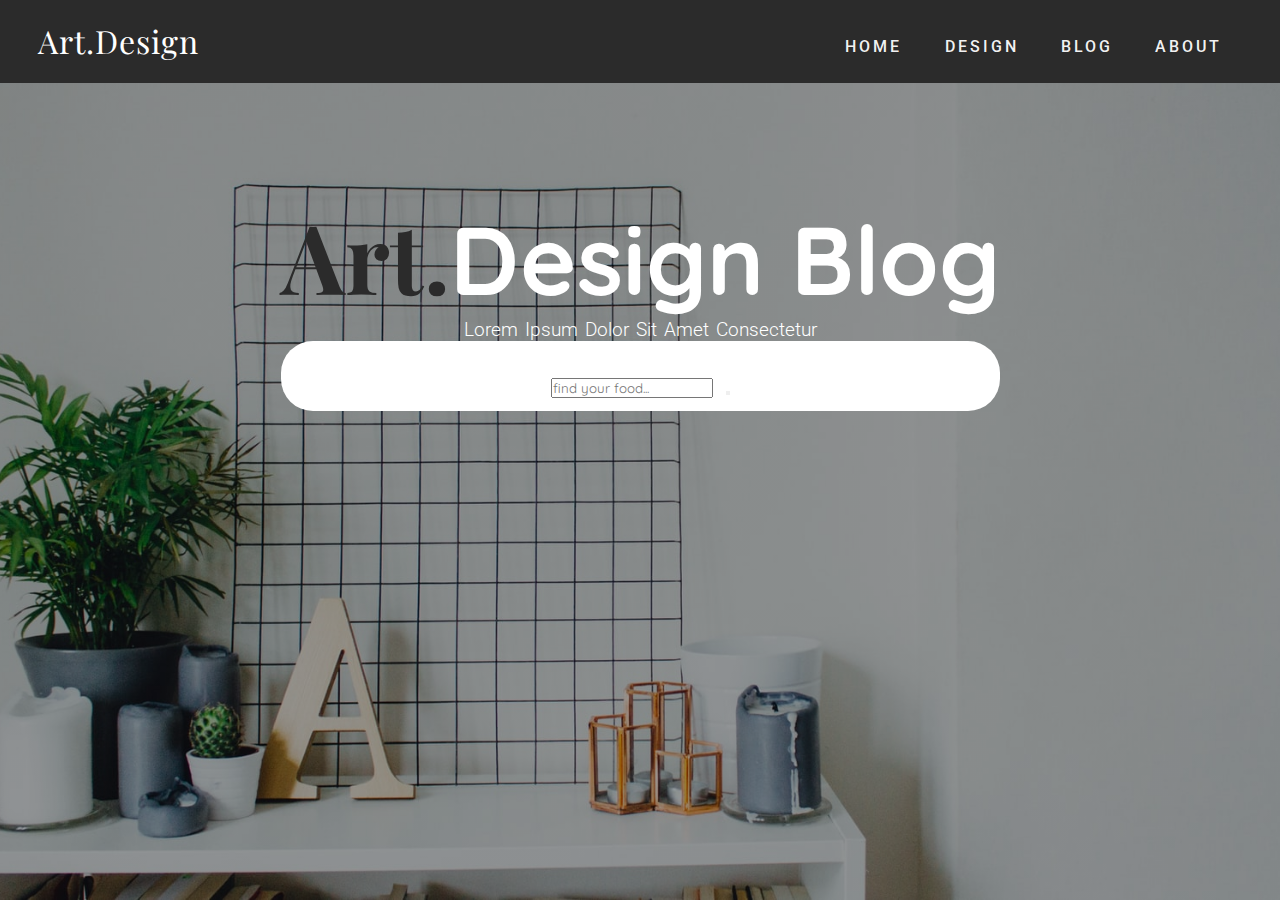
==== 3-Modul Html Css Amalyot/index.html @ 861e203c "A" ====
<!DOCTYPE html>
<html lang="en">

<head>
    <meta charset="UTF-8">
    <meta name="viewport" content="width=device-width, initial-scale=1.0">
    <title>Art.Design</title>
    <link rel="stylesheet" href="./css/index.css">
    <link rel="stylesheet" href="https://cdnjs.cloudflare.com/ajax/libs/font-awesome/6.5.1/css/all.min.css"
        integrity="sha512-DTOQO9RWCH3ppGqcWaEA1BIZOC6xxalwEsw9c2QQeAIftl+Vegovlnee1c9QX4TctnWMn13TZye+giMm8e2LwA=="
        crossorigin="anonymous" referrerpolicy="no-referrer" />
</head>

<body>
    <!-- Header -->
    <header>
        <nav class="nav-bar">
            <div class="container">
                <div class="navigation">
                    <div class="logo">
                        <a href="#">Art.Design</a>
                    </div>
                    <div>
                        <div class="navbar-nav">
                            <a href="#">home</a>
                            <a href="#">design</a>
                            <a href="#">blog</a>
                            <a href="#">about</a>
                        </div>
                    </div>
                </div>
            </div>
        </nav> <!-- End Header -->
        <div class="banner">
            <div class="container">
                <div class="banner-title">
                    <h1>
                        <span>Art.</span>Design Blog
                    </h1>
                    <p>Lorem ipsum dolor sit amet consectetur</p>

                    <form>
                        <input type="text" placeholder="find your food..." class="search-input">
                        <button class="search-btn
                        ">
                            <i class="fa-solid fa-magnifying-glass"></i>
                        </button>
                    </form>

                </div>
            </div>
        </div>
    </header>
</body>

</html>
---- 3-Modul Html Css Amalyot/css/index.css ----
@import url('https://fonts.googleapis.com/css2?family=Playfair+Display:wght@400;500;600;700&family=Quicksand:wght@400;500;600;700&family=Roboto:wght@400;500;700;900&display=swap');
:root{
 --Playfair: 'Playfair Display', serif;   
 --Quicksand: 'Quicksand', sans-serif;
 --Roboto: 'Roboto', sans-serif;
--dark: #3c393d;
--exDark:#2b2b2b;
}
*{
    margin: 0;
    padding: 0;
    box-sizing: border-box;
    font-family: var(--Quicksand);
}
body{
    line-height: 1.4;
    columns: var(--dark);
}
img{
    width: 100%;
    display: block;
}
.container{
    max-width: 1320px;
    margin: 0 auto;
    padding: 0 1.2rem;
}

/* Header styling start */
header{
    height: 100vh;
    background:linear-gradient(rgba(0,0,0,0.4),rgba(0,0,0,0.4)), url(../img/banner-bg.jpg) center/cover no-repeat fixed;
}

    /* background: linear-gradient(rgba(0,0,0,0.4),rgba(0,0,0,0.4)),url(img/banner-bg.jpg) center/cover no-repeat fixed; */

.nav-bar{
background: var(--exDark);
padding: 1.2rem;
}

.navigation{
    display: flex;
    justify-content: space-between;
    align-items: center;
}

.navigation .logo a{
    color: #fff;
    font-size: 2rem;
    display: block;
    text-decoration: none;
    font-family: var(--Playfair);
    letter-spacing: 1px;
}
.navbar-nav{
    padding: 0.8rem 0 0.2rem 0;
}
.navbar-nav a{
    text-transform: uppercase;
    font-family: var(--Roboto);
    letter-spacing: 3px;
    font-weight: 500;
    color: #fffffff2;
    text-decoration: none;
    display: inline-block;
    padding-right: 1.2rem;
    padding-left: 1.2rem;
    transition: all 0.3s ease;

}
.navbar-nav a:hover{
opacity: 0.7;
}

.banner{
    display: flex;
    justify-content: center;
    text-align: center;
    color: #fff;
    margin-top: 9%;
}
.banner-title{
    font-size: 3rem;
    font-family: var(--Playfair);
    line-height: 1.2;
}
.banner-title span{
font-family: var(--Playfair);
color:var(--exDark);
}
.banner p{
padding-left: 1rem 0 2rem 0;
font-size: 1.2rem;
text-transform: capitalize;
font-family: var(--Roboto);
font-weight: 300;
word-spacing: 2px;
}

.banner form{
    background: #fff;
    border-radius:2rem;
    padding: 0.4rem 1rem;
}
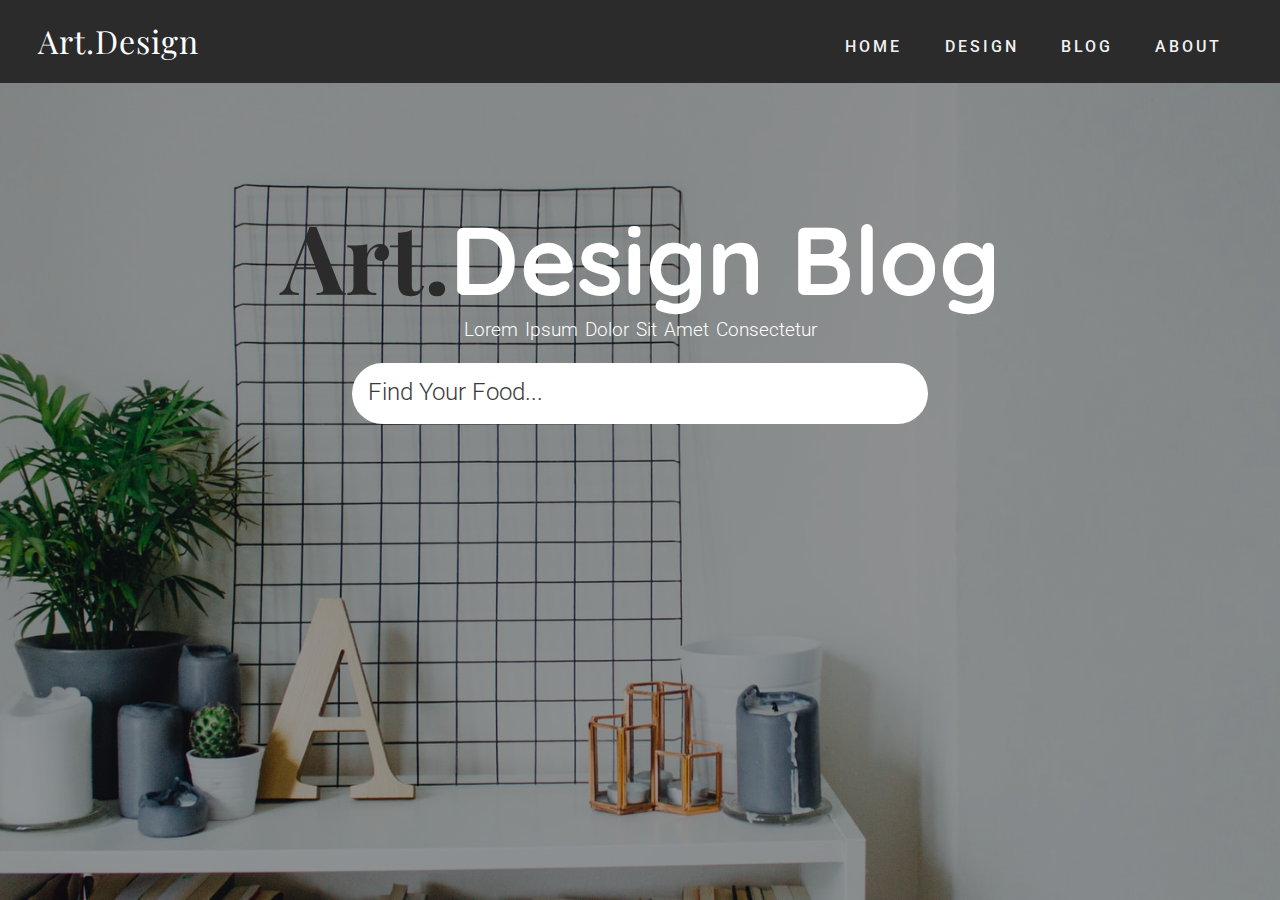
==== commit 19271edf: "A" ====
--- a/3-Modul Html Css Amalyot/index.html
+++ b/3-Modul Html Css Amalyot/index.html
@@ -41,8 +41,7 @@
 
                     <form>
                         <input type="text" placeholder="find your food..." class="search-input">
-                        <button class="search-btn
-                        ">
+                        <button class="search_btn">
                             <i class="fa-solid fa-magnifying-glass"></i>
                         </button>
                     </form>
@@ -51,6 +50,7 @@
             </div>
         </div>
     </header>
+    <!-- Header End -->
 </body>
 
 </html>--- a/3-Modul Html Css Amalyot/css/index.css
+++ b/3-Modul Html Css Amalyot/css/index.css
@@ -101,5 +101,35 @@
 .banner form{
     background: #fff;
     border-radius:2rem;
-    padding: 0.4rem 1rem;
+    padding: 0.6rem 1rem;
+    display: flex;
+    justify-content: space-between;
+    margin-top: 1.4rem;
+    width: 80%;
+    margin-left:auto;
+    margin-right:auto;
 }
+.search-input{
+    border: none;
+    outline: none;
+    font-size: 1.2rem;
+    font-family: var(--Roboto);
+    padding: 0.6rem 0;
+}
+.search-input::placeholder{
+    font-family: var(--Roboto);
+    font-size: 1.5rem;
+    color: var(--dark);
+    text-transform: capitalize;
+    font-weight: 300;
+}
+
+.search_btn{
+    width: 40px;
+    border: none;
+    outline: none;
+    background-color: transparent;
+    color: var(--dark);
+    cursor: pointer;
+}
+
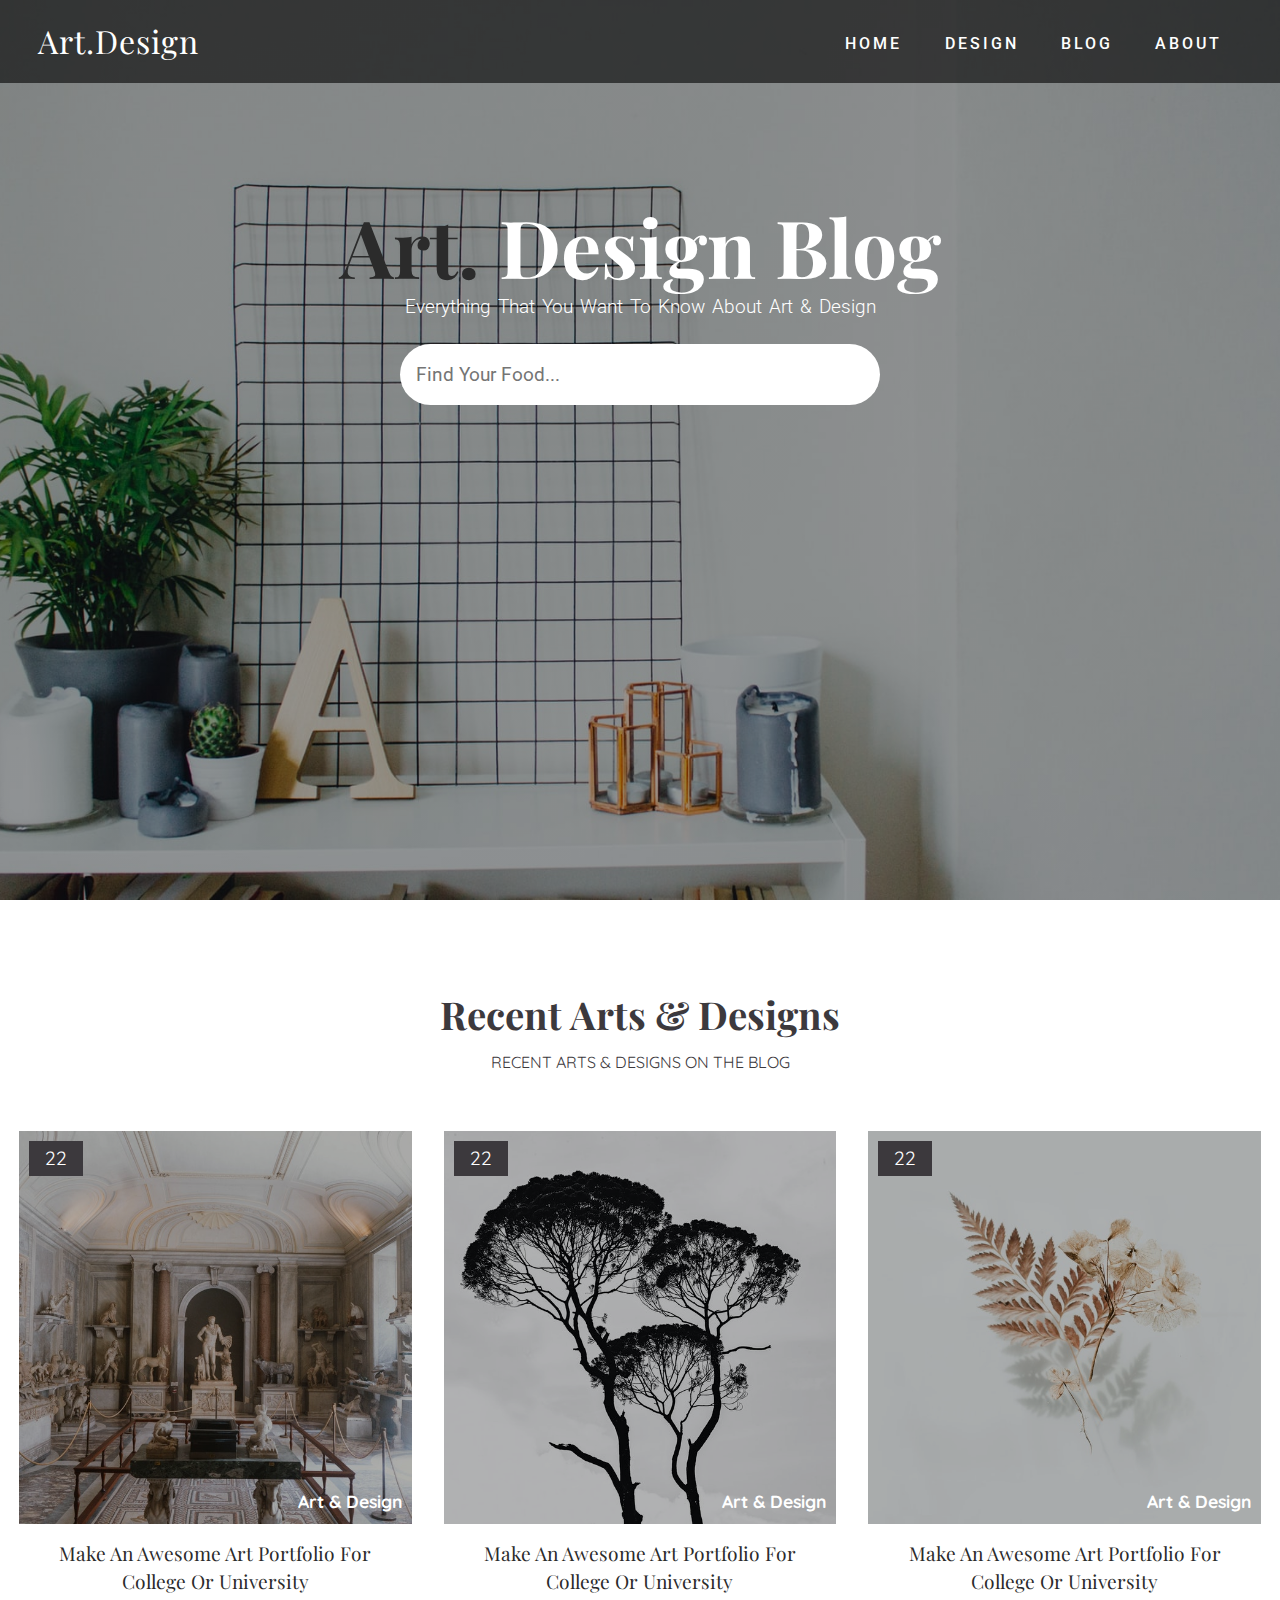
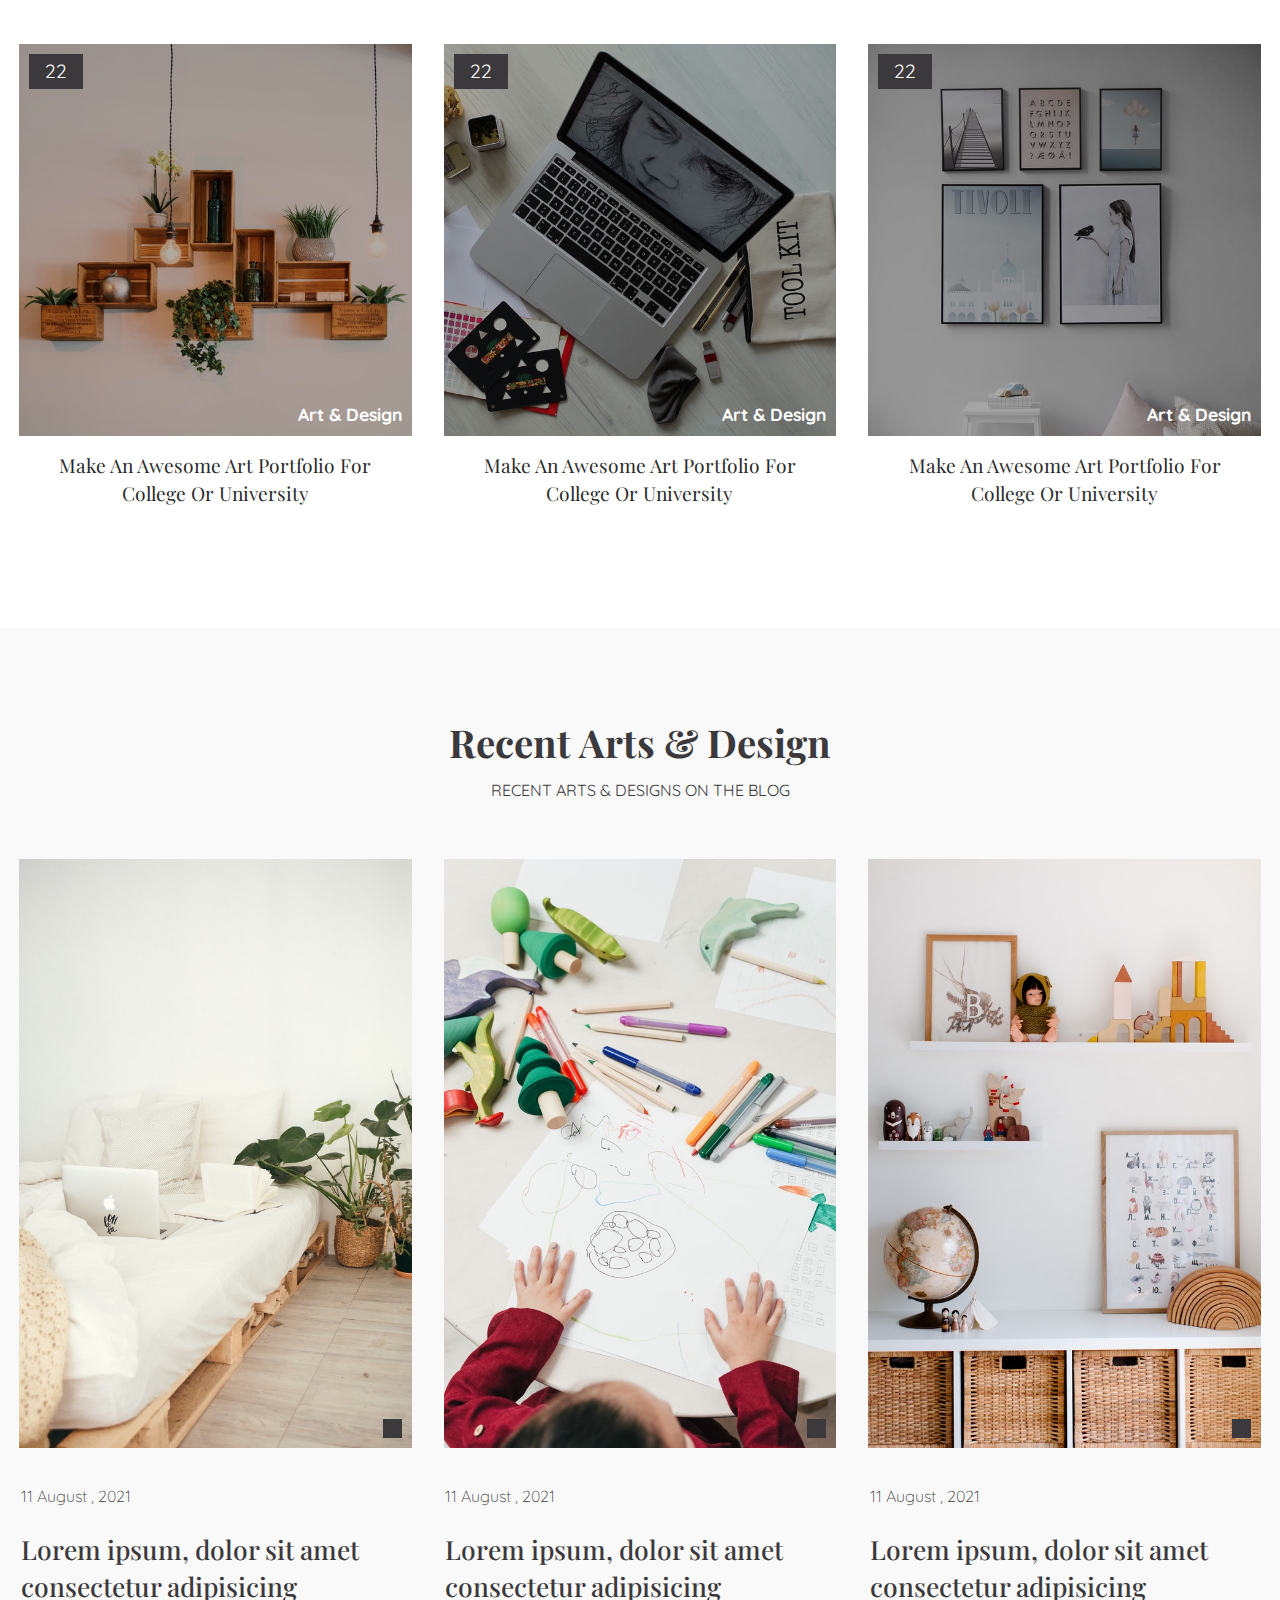
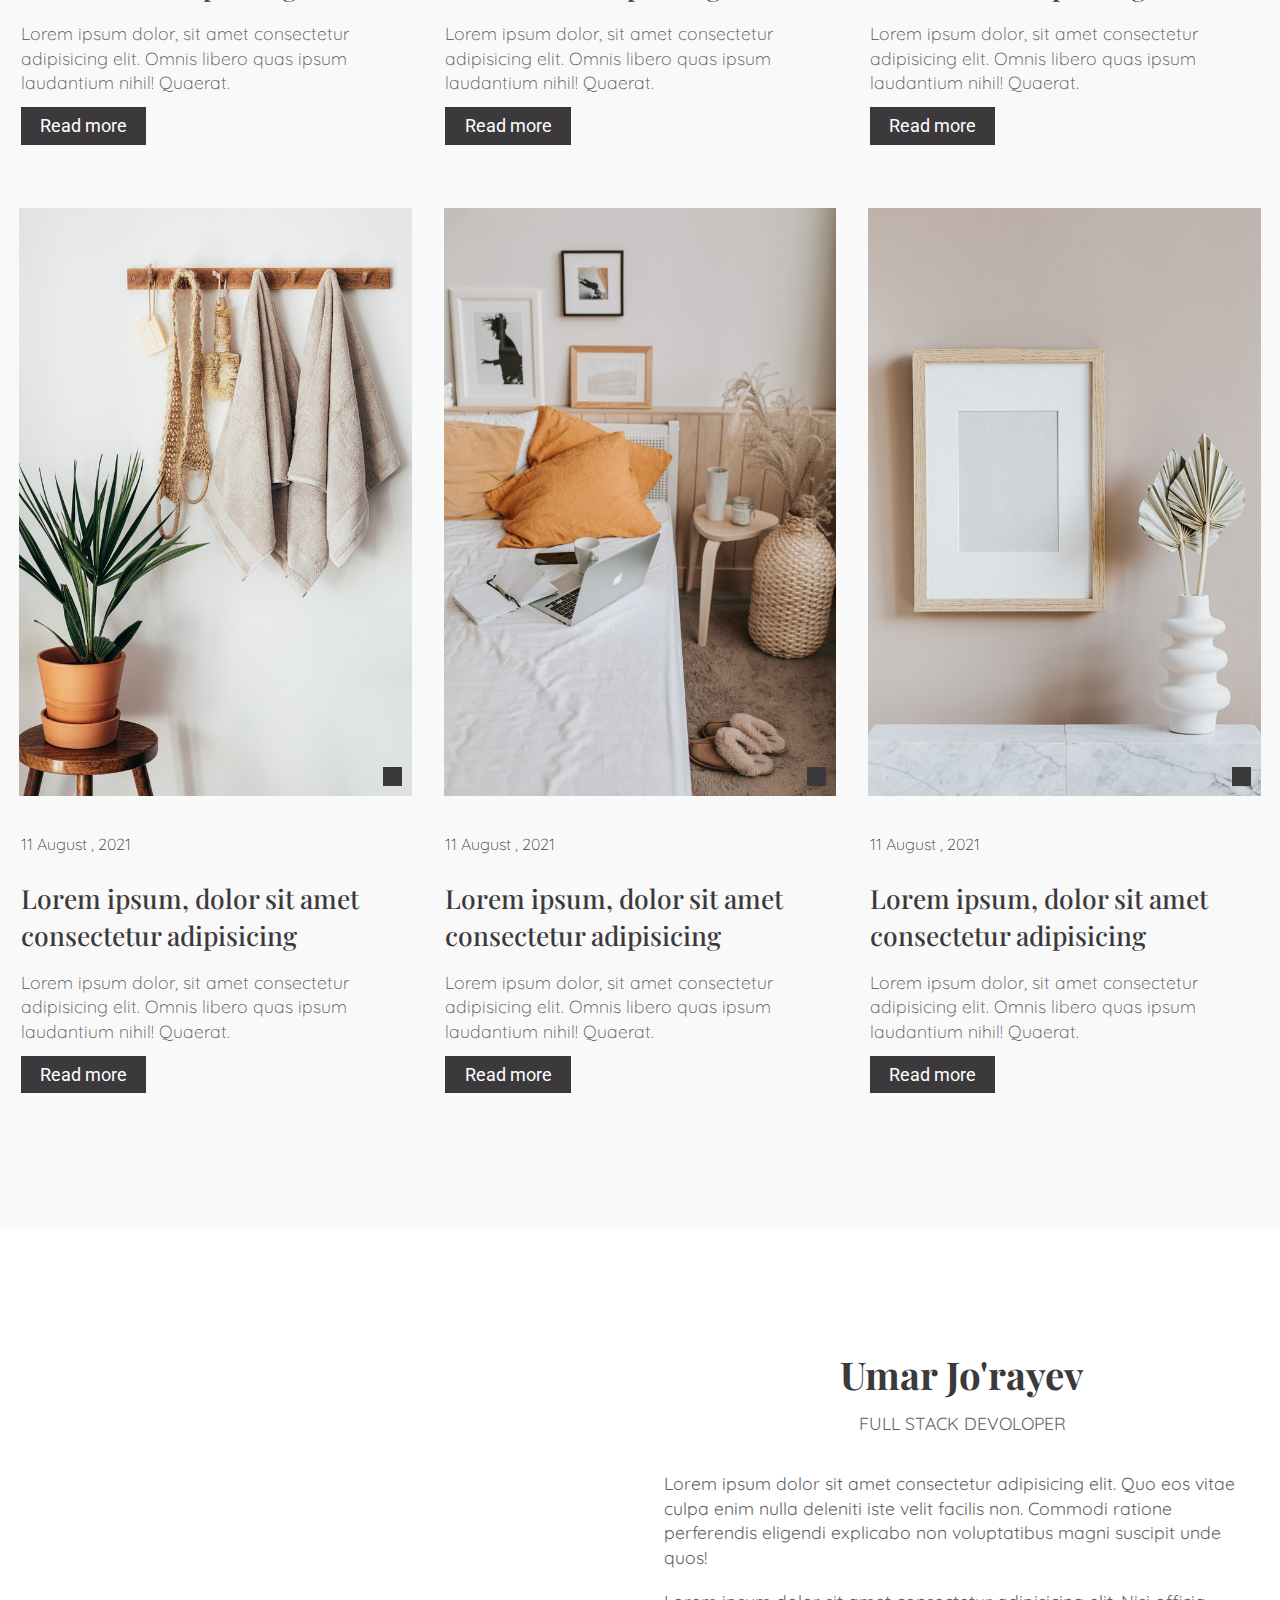
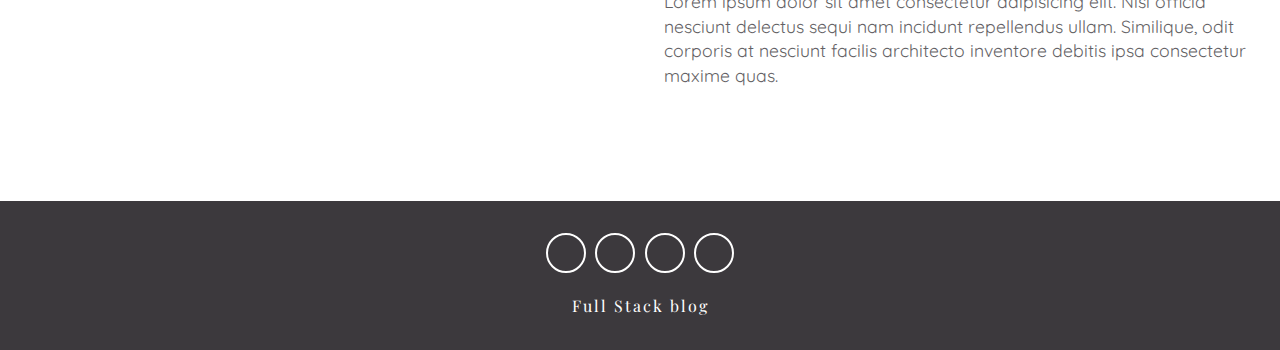
==== commit 3e2370fd: "A" ====
--- a/3-Modul Html Css Amalyot/index.html
+++ b/3-Modul Html Css Amalyot/index.html
@@ -14,43 +14,264 @@
 <body>
     <!-- Header -->
     <header>
-        <nav class="nav-bar">
+        <nav class="navbar">
             <div class="container">
                 <div class="navigation">
                     <div class="logo">
                         <a href="#">Art.Design</a>
                     </div>
-                    <div>
-                        <div class="navbar-nav">
-                            <a href="#">home</a>
-                            <a href="#">design</a>
-                            <a href="#">blog</a>
-                            <a href="#">about</a>
-                        </div>
-                    </div>
-                </div>
-            </div>
-        </nav> <!-- End Header -->
+                    <div class="navbar-nav">
+                        <a href="#"> <i style="color: #fff; " class="fas fa-bars"></i>
+                        </a>
+                        <a href="#">home</a>
+                        <a href="#design">design</a>
+                        <a href="#blog">blog</a>
+                        <a href="#about">about</a>
+                    </div>
+                </div>
+            </div>
+        </nav><!-- End of Navbar -->
         <div class="banner">
             <div class="container">
-                <div class="banner-title">
-                    <h1>
-                        <span>Art.</span>Design Blog
-                    </h1>
-                    <p>Lorem ipsum dolor sit amet consectetur</p>
-
-                    <form>
-                        <input type="text" placeholder="find your food..." class="search-input">
-                        <button class="search_btn">
-                            <i class="fa-solid fa-magnifying-glass"></i>
-                        </button>
-                    </form>
-
-                </div>
+                <h1 class="banner-title">
+                    <span>Art.</span> Design Blog
+                </h1>
+                <p>Everything That You Want To Know About Art & Design</p>
+                <form>
+                    <input type="text" placeholder="find your food..." class="search-input">
+                    <button class="search-btn">
+                        <i class="fas fa-search"></i>
+                    </button>
+                </form>
             </div>
         </div>
     </header>
     <!-- Header End -->
+
+    <!--Design  start  -->
+    <section class="design" id="design">
+        <div class="container">
+            <div class="title">
+                <h2>Recent Arts & Designs</h2>
+                <p>RECENT ARTS & DESIGNS ON THE BLOG</p>
+            </div>
+            <div class="design-content">
+                <div class="design-item">
+                    <div class="design-img">
+                        <img src="./img/art-design-1.jpg" alt="">
+                        <span><i class="far fa-heart"></i> 22</span>
+                        <span>Art & Design</span>
+                    </div>
+                    <div class="design-title">
+                        <a href="#">Make An Awesome Art Portfolio For College Or University</a>
+                    </div>
+                </div>
+                <div class="design-item">
+                    <div class="design-img">
+                        <img src="./img/art-design-2.jpg" alt="">
+                        <span><i class="far fa-heart"></i> 22</span>
+                        <span>Art & Design</span>
+                    </div>
+                    <div class="design-title">
+                        <a href="#">Make An Awesome Art Portfolio For College Or University</a>
+                    </div>
+                </div>
+                <div class="design-item">
+                    <div class="design-img">
+                        <img src="./img/art-design-3.jpg" alt="">
+                        <span><i class="far fa-heart"></i> 22</span>
+                        <span>Art & Design</span>
+                    </div>
+                    <div class="design-title">
+                        <a href="#">Make An Awesome Art Portfolio For College Or University</a>
+                    </div>
+                </div>
+                <div class="design-item">
+                    <div class="design-img">
+                        <img src="./img/art-design-4.jpg" alt="">
+                        <span><i class="far fa-heart"></i> 22</span>
+                        <span>Art & Design</span>
+                    </div>
+                    <div class="design-title">
+                        <a href="#">Make An Awesome Art Portfolio For College Or University</a>
+                    </div>
+                </div>
+                <div class="design-item">
+                    <div class="design-img">
+                        <img src="./img/art-design-5.jpg" alt="">
+                        <span><i class="far fa-heart"></i> 22</span>
+                        <span>Art & Design</span>
+                    </div>
+                    <div class="design-title">
+                        <a href="#">Make An Awesome Art Portfolio For College Or University</a>
+                    </div>
+                </div>
+                <div class="design-item">
+                    <div class="design-img">
+                        <img src="./img/art-design-6.jpg" alt="">
+                        <span><i class="far fa-heart"></i> 22</span>
+                        <span>Art & Design</span>
+                    </div>
+                    <div class="design-title">
+                        <a href="#">Make An Awesome Art Portfolio For College Or University</a>
+                    </div>
+                </div>
+
+            </div>
+        </div>
+    </section>
+    <!--Design  end  -->
+
+    <!--Blog  start  -->
+    <section class="blog" id="blog">
+        <div class="container">
+            <div class="title">
+                <h2>Recent Arts & Design</h2>
+                <p>RECENT ARTS & DESIGNS ON THE BLOG</p>
+            </div>
+            <div class="blog-content">
+                <div class="blog-item">
+                    <div class="blog-img">
+                        <img src="./img/blog-p-1.jpg" alt="">
+                        <span>
+                            <i class="far fa-heart"></i>
+
+                        </span>
+                    </div>
+                    <div class="blog-text">
+                        <span>11 August , 2021</span>
+                        <h2>Lorem ipsum, dolor sit amet consectetur adipisicing</h2>
+                        <p>Lorem ipsum dolor, sit amet consectetur adipisicing elit. Omnis libero quas ipsum laudantium
+                            nihil! Quaerat.</p>
+                        <a href="">Read more</a>
+
+                    </div>
+                </div>
+                <div class="blog-item">
+                    <div class="blog-img">
+                        <img src="./img/blog-p-2.jpg" alt="">
+                        <span>
+                            <i class="far fa-heart"></i>
+
+                        </span>
+                    </div>
+                    <div class="blog-text">
+                        <span>11 August , 2021</span>
+                        <h2>Lorem ipsum, dolor sit amet consectetur adipisicing</h2>
+                        <p>Lorem ipsum dolor, sit amet consectetur adipisicing elit. Omnis libero quas ipsum laudantium
+                            nihil! Quaerat.</p>
+                        <a href="">Read more</a>
+
+                    </div>
+                </div>
+                <div class="blog-item">
+                    <div class="blog-img">
+                        <img src="./img/blog-p-3.jpg" alt="">
+                        <span>
+                            <i class="far fa-heart"></i>
+
+                        </span>
+                    </div>
+                    <div class="blog-text">
+                        <span>11 August , 2021</span>
+                        <h2>Lorem ipsum, dolor sit amet consectetur adipisicing</h2>
+                        <p>Lorem ipsum dolor, sit amet consectetur adipisicing elit. Omnis libero quas ipsum laudantium
+                            nihil! Quaerat.</p>
+                        <a href="">Read more</a>
+
+                    </div>
+                </div>
+                <div class="blog-item">
+                    <div class="blog-img">
+                        <img src="./img/blog-p-4.jpg" alt="">
+                        <span>
+                            <i class="far fa-heart"></i>
+
+                        </span>
+                    </div>
+                    <div class="blog-text">
+                        <span>11 August , 2021</span>
+                        <h2>Lorem ipsum, dolor sit amet consectetur adipisicing</h2>
+                        <p>Lorem ipsum dolor, sit amet consectetur adipisicing elit. Omnis libero quas ipsum laudantium
+                            nihil! Quaerat.</p>
+                        <a href="">Read more</a>
+
+                    </div>
+                </div>
+                <div class="blog-item">
+                    <div class="blog-img">
+                        <img src="./img/blog-p-5.jpg" alt="">
+                        <span>
+                            <i class="far fa-heart"></i>
+
+                        </span>
+                    </div>
+                    <div class="blog-text">
+                        <span>11 August , 2021</span>
+                        <h2>Lorem ipsum, dolor sit amet consectetur adipisicing</h2>
+                        <p>Lorem ipsum dolor, sit amet consectetur adipisicing elit. Omnis libero quas ipsum laudantium
+                            nihil! Quaerat.</p>
+                        <a href="">Read more</a>
+
+                    </div>
+                </div>
+                <div class="blog-item">
+                    <div class="blog-img">
+                        <img src="./img/blog-p-6.jpg" alt="">
+                        <span>
+                            <i class="far fa-heart"></i>
+
+                        </span>
+                    </div>
+                    <div class="blog-text">
+                        <span>11 August , 2021</span>
+                        <h2>Lorem ipsum, dolor sit amet consectetur adipisicing</h2>
+                        <p>Lorem ipsum dolor, sit amet consectetur adipisicing elit. Omnis libero quas ipsum laudantium
+                            nihil! Quaerat.</p>
+                        <a href="">Read more</a>
+
+                    </div>
+                </div>
+            </div>
+        </div>
+    </section>
+    <!--Blog  end  -->
+
+    <!--About  start  -->
+    <section class="about" id="about">
+        <div class="container">
+            <div class="about-content">
+                <div class="about-img">
+                    <img src="../3-Modul Html Css Amalyot/img/20230717_151243.jpg" alt="">
+                </div>
+                <div class="about-text">
+                    <div class="title">
+                        <h2>Umar Jo'rayev</h2>
+                        <p>FULL STACK DEVOLOPER</p>
+                    </div>
+                    <p>Lorem ipsum dolor sit amet consectetur adipisicing elit. Quo eos vitae culpa enim nulla deleniti
+                        iste velit facilis non. Commodi ratione perferendis eligendi explicabo non voluptatibus magni
+                        suscipit unde quos!</p>
+                    <p>Lorem ipsum dolor sit amet consectetur adipisicing elit. Nisi officia nesciunt delectus sequi nam
+                        incidunt repellendus ullam. Similique, odit corporis at nesciunt facilis architecto inventore
+                        debitis ipsa consectetur maxime quas.</p>
+                </div>
+            </div>
+        </div>
+    </section>
+    <footer>
+        <div class="social-links">
+            <a href="#"><i class="fab fa-facebook"></i></a>
+            <a href="#"><i class="fab fa-twitter"></i></a>
+            <a href="#"><i class="fab fa-instagram"></i></a>
+            <a href="#"><i class="fab fa-telegram"></i></a>
+        </div>
+        <span>Full Stack blog</span>
+    </footer>
+    <!-- End of footer section -->
+
+
+
 </body>
 
 </html>--- a/3-Modul Html Css Amalyot/css/index.css
+++ b/3-Modul Html Css Amalyot/css/index.css
@@ -1,135 +1,330 @@
 @import url('https://fonts.googleapis.com/css2?family=Playfair+Display:wght@400;500;600;700&family=Quicksand:wght@400;500;600;700&family=Roboto:wght@400;500;700;900&display=swap');
+
 :root{
- --Playfair: 'Playfair Display', serif;   
- --Quicksand: 'Quicksand', sans-serif;
- --Roboto: 'Roboto', sans-serif;
---dark: #3c393d;
---exDark:#2b2b2b;
-}
+  --Playfair: 'Playfair Display', serif;
+  --Quicksand: 'Quicksand', sans-serif;
+  --Roboto: 'Roboto', sans-serif;
+  --dark: #3c393d;
+  --exDark: #2b2b2b;
+}
+
 *{
-    margin: 0;
-    padding: 0;
-    box-sizing: border-box;
-    font-family: var(--Quicksand);
+  padding: 0;
+  margin: 0;
+  box-sizing: border-box;
+  font-family: var(--Quicksand);
+}
+html{
+  scroll-behavior: smooth;
 }
 body{
-    line-height: 1.4;
-    columns: var(--dark);
+  line-height: 1.4;
+  color: var(--dark);
 }
 img{
-    width: 100%;
-    display: block;
+  width: 100%;
+  display: block;
 }
 .container{
-    max-width: 1320px;
-    margin: 0 auto;
-    padding: 0 1.2rem;
+  max-width: 1320px;
+  margin: 0 auto;
+  padding: 0 1.2rem;
 }
 
 /* Header styling start */
 header{
-    height: 100vh;
-    background:linear-gradient(rgba(0,0,0,0.4),rgba(0,0,0,0.4)), url(../img/banner-bg.jpg) center/cover no-repeat fixed;
-}
-
-    /* background: linear-gradient(rgba(0,0,0,0.4),rgba(0,0,0,0.4)),url(img/banner-bg.jpg) center/cover no-repeat fixed; */
-
-.nav-bar{
-background: var(--exDark);
-padding: 1.2rem;
-}
-
+  height: 100vh;
+  background: linear-gradient(rgba(0, 0, 0, 0.4), rgba(0, 0, 0, 0.4)), url(../img/banner-bg.jpg) center/cover no-repeat fixed;
+}
+.navbar{
+  background: rgba(0, 0, 0, 0.6);
+  padding: 1.2rem;
+}
 .navigation{
-    display: flex;
-    justify-content: space-between;
-    align-items: center;
-}
-
+  display: flex;
+  justify-content: space-between;
+}
 .navigation .logo a{
-    color: #fff;
-    font-size: 2rem;
-    display: block;
-    text-decoration: none;
-    font-family: var(--Playfair);
-    letter-spacing: 1px;
+  color: #fff;
+  font-size: 2rem;
+  display: block;
+  text-decoration: none;
+  font-family: var(--Playfair);
+  letter-spacing: 1px;
 }
 .navbar-nav{
-    padding: 0.8rem 0 0.2rem 0;
+  padding: 0.8rem 0 0.2rem 0;
 }
 .navbar-nav a{
-    text-transform: uppercase;
-    font-family: var(--Roboto);
-    letter-spacing: 3px;
-    font-weight: 500;
-    color: #fffffff2;
-    text-decoration: none;
-    display: inline-block;
-    padding-right: 1.2rem;
-    padding-left: 1.2rem;
-    transition: all 0.3s ease;
-
+  text-transform: uppercase;
+  font-family: var(--Roboto);
+  letter-spacing: 3px;
+  font-weight: 500;
+  color: #ffff;
+  text-decoration: none;
+  display: inline-block;
+  padding-right: 1.2rem;
+  padding-left: 1.2rem;
+  transition: opacity 0.5s ease;
 }
 .navbar-nav a:hover{
-opacity: 0.7;
-}
-
+  opacity: 0.7;
+}
 .banner{
-    display: flex;
-    justify-content: center;
+  display: flex;
+  justify-content: center;
+  text-align: center;
+  color: #ffff;
+  margin-top: 9%;
+}
+.banner-title{
+  font-size: 5rem;
+  font-family: var(--Playfair);
+  line-height: 1.2;
+}
+.banner-title span{
+  font-family: var(--Playfair);
+  color: var(--exDark);
+}
+.banner p{
+  padding-left: 1rem 0 2rem 0;
+  font-size: 1.2rem;
+  text-transform: capitalize;
+  font-family: var(--Roboto);
+  font-weight: 300;
+  word-spacing: 2px;
+}
+.banner form{
+  background: #fff;
+  border-radius: 2rem;
+  padding: 0.6rem 1rem;
+  display: flex;
+  justify-content: space-between;
+  margin-top: 1.4rem;
+  width: 80%;
+  margin-left: auto;
+  margin-right: auto;
+}
+.search-input{
+  font-family: var(--Roboto);
+  font-size: 1.2rem;
+  outline: none;
+  padding: 0.6rem 0;
+  border: none;
+}
+.search-input::placeholder{
+  text-transform: capitalize;
+}
+.search-btn{
+  width: 40px;
+  font-size: 1.2rem;
+  color: var(--dark);
+  border: none;
+  background-color: transparent;
+  outline: none;
+  cursor: pointer;
+}
+
+/* Header styling end */
+
+/* Design styling start */
+.design{
+  padding: 4.5rem 0;
+}
+.title{
+  text-align: center;
+padding: 1rem 0;
+}
+.title h2{
+  font-family: var(--Playfair);
+  font-size: 2.4rem;
+}
+.title p{
+  text-transform: uppercase;
+  padding: 0.6rem 0;
+}
+.design-content {
+    margin: 2rem 0;
+    display: grid;
+    grid-template-columns: repeat(3, 1fr);
+    gap: 2rem;
+}
+.design-item {
+    cursor: pointer;
+    margin: 0;
+}
+
+.design-img {
+    position: relative;
+    overflow: hidden;
+}
+.design-img::after{
+  position:absolute;
+  content: "";
+  top: 0;
+  left: 0;
+  width: 100%;
+  height: 100%;
+  background: rgba(0,0,0,0.3);
+}
+.design-img img{
+  transition: transform 0.5s ease;
+}
+.design-img:hover img{
+  transform: scale(1.2);
+}
+.design-img span:first-of-type{
+  position: absolute;
+  padding: 0.25rem 1rem;
+  background: var(--dark);
+  z-index: 1;
+  color: #fff;
+  font-size: 1.2rem;
+  top: 10px;
+  left: 10px;
+}
+.design-img span:last-of-type{
+  position: absolute;
+  z-index: 1;
+  color: #fff;
+  font-size: 1.1rem;
+  font-weight: 700;
+  bottom: 10px;
+  right: 10px;
+}
+.design-title {
+    padding: 1rem;
+    font-size: 1.2rem;
     text-align: center;
-    color: #fff;
-    margin-top: 9%;
-}
-.banner-title{
-    font-size: 3rem;
-    font-family: var(--Playfair);
-    line-height: 1.2;
-}
-.banner-title span{
-font-family: var(--Playfair);
-color:var(--exDark);
-}
-.banner p{
-padding-left: 1rem 0 2rem 0;
-font-size: 1.2rem;
-text-transform: capitalize;
-font-family: var(--Roboto);
-font-weight: 300;
-word-spacing: 2px;
-}
-
-.banner form{
-    background: #fff;
-    border-radius:2rem;
-    padding: 0.6rem 1rem;
-    display: flex;
-    justify-content: space-between;
-    margin-top: 1.4rem;
-    width: 80%;
-    margin-left:auto;
-    margin-right:auto;
-}
-.search-input{
-    border: none;
-    outline: none;
-    font-size: 1.2rem;
-    font-family: var(--Roboto);
-    padding: 0.6rem 0;
-}
-.search-input::placeholder{
-    font-family: var(--Roboto);
-    font-size: 1.5rem;
-    color: var(--dark);
-    text-transform: capitalize;
-    font-weight: 300;
-}
-
-.search_btn{
-    width: 40px;
-    border: none;
-    outline: none;
-    background-color: transparent;
-    color: var(--dark);
-    cursor: pointer;
-}
-
+    width: 90%;
+    margin: 0 auto;
+}
+.design-title a{
+  color: var(--exDark);
+  text-decoration: none;
+  text-transform: capitalize;
+  font-family: var(--Playfair);
+}
+
+/* blog style start */
+.blog {
+  background: #f9f9f9;
+  padding: 4.5rem 0;
+}
+.blog-content{
+  margin: 2rem 0;
+  display: grid;
+  grid-template-columns: repeat(3, 1fr);
+  gap: 2rem;
+}
+.blog-img{
+  position: relative;
+}
+.blog-img span{
+  position: absolute;
+  bottom: 10px;
+  right: 10px;
+  background: var(--dark);
+  color: #fff;
+  font-style: 1.8rem;
+  padding: 0.6rem 0.6rem;
+  cursor: pointer;
+}
+.blog-text{
+  margin: 2.2rem 0;
+  padding: 0.1rem;
+}
+.blog-text span{
+  font-weight: 300;
+  display: block;
+  padding-bottom: .5rem;
+}
+.blog-text h2{
+  font-family: var(--Playfair);
+  padding: 1rem 0;
+  font-size: 1.65rem;
+  font-weight: 500;
+}
+.blog-text p{
+  font-weight: 300;
+  font-size: 1.1rem;
+  opacity: 0.9;
+  padding-bottom: 1.2rem;
+}
+.blog-text a{
+  font-family: var(--Roboto);
+  font-size: 1.1rem;
+  text-decoration: none;
+  color: var(--dark);
+  color: #fff;
+  padding: .55rem 1.2rem;
+  background: var(--dark);
+  transition: all .5s ease;
+}
+.blog-text a:hover{
+  background: var(--exDark);
+}
+/* blog style end */
+
+/* About atyle start */
+.about{
+  padding: 4.5rem 0;
+}
+.about-content{
+  display: grid;
+  grid-template-columns: 1fr 1fr;
+  column-gap: 3rem;
+  align-items: center;
+}
+.about-text{
+  margin: 2rem 0;
+}
+.about-text p{
+  font-size: 1.1rem;
+  padding: .6rem 0;
+  opacity: .8;
+}
+
+/* End of about styling */
+
+/* Start of footer styling */
+footer{
+  background: var(--dark);
+  color: #fff;
+  text-align: center;
+  padding: 2rem 0;
+}
+.social-links{
+  display: flex;
+  justify-content: center;
+  margin-bottom: 1.4rem;
+}
+.social-links a{
+  border: 2px solid #fff;
+  color: #fff;
+  width: 40px;
+  height: 40px;
+  border-radius: 50%;
+  display: flex;
+  justify-content: center;
+  align-items: center;
+  text-decoration: none;
+  margin: 0 .3rem;
+  transition: all .5s ease;
+}
+.social-links a:hover{
+  background: #fff;
+  color: var(--dark);
+}
+footer span{
+  margin-top: 1rem;
+  display: block;
+  font-family: var(--Playfair);
+  letter-spacing: 2px;
+}
+/* End of footer styling */
+@media only screen and (max-width:800px){
+  body{
+    font-size: 14px;
+  }
+}